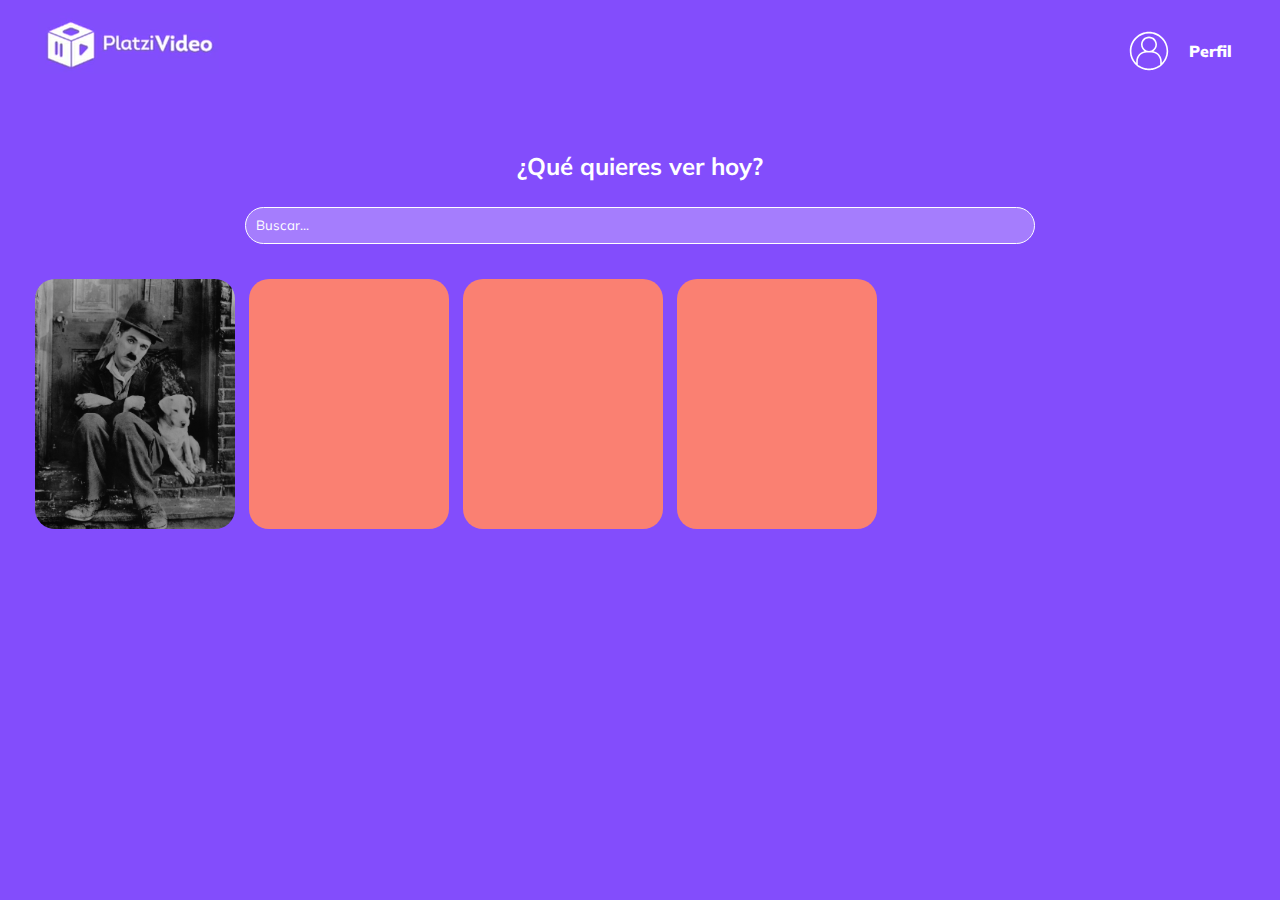
==== index.html @ a5f0230b "video_platform" ====
<!DOCTYPE html>
<html lang="en">
<head>
    <meta charset="UTF-8" />
    <meta name="viewport" content="width=device-width, initial-scale=1.0" />
    <title>Platzi Video</title>
    <link rel="preconnect" href="https://fonts.gstatic.com">
    <link href="https://fonts.googleapis.com/css2?family=Mulish:wght@300&display=swap" rel="stylesheet">
    <link rel="stylesheet" href="style.css">
</head>
<body>
    <header class="header">
        <div class="header__logo">
            <img src="/img/video-logo.png">
        </div>
        <div class="header__menu">
            <div class="header__menu--not-dropdown">
                <img src="/img/user.svg" alt="">
                <span>Perfil</span>
            </div>
            <div class="header__menu--dropdown">
                <ul>
                    <a href="#"><li>Cuenta</li></a>
                    <a href="#"><li>Peliculas</li></a>
                    <a href="#"><li>Series</li></a>
                </ul>
            </div>
            
        </div>
        
    </header>
    <main class="main">
        <section class="searchbox">
            <h2 class="searchbox__title">¿Qué quieres ver hoy?</h2>
            <input class="searchbox__input" type="text" class="text" placeholder="Buscar...">
        </section>
        <section class="carousel">
            <div class="carousel__container">
                <div class="carousel-item">
                    <img src="/img/chaplin.jpg" alt="" class="carousel-item__img">
                    <div class="carousel-item__details">
                        <div>
                            <img src="img/play.svg" alt="">
                            <img src="img/plus.svg" alt="">
                        </div>                    
                        <p class="carousel-item__details--title">Título descriptivo</p>
                        <p class="carousel-item__details--subtitle">2020 16+ 114 minutos</p>
                    </div>
                </div>
                <div class="carousel-item">
                </div>
                <div class="carousel-item">
                </div>
                <div class="carousel-item">
                </div>
            </div>
        </section>
    </main>
</body>
</html>
---- style.css ----
:root{
    --primary: #834dfc;
}
*{
    background-color: var(--primary);
    margin: 0px;
    font-family: 'Mulish', sans-serif;
}
.header{
    display: flex;
    justify-content: space-between;
    margin: 1% 2% 1% 2%;
    padding: 0% 1% 0% 1%;
    height: 100px;
}
.header__logo{
    width: 50%;
}
.header__logo img{
    display: block;
    margin-right: auto;
}
.header__menu{
    width: 50%;
    display: flex;
    flex-direction: column;
    align-items: flex-end;
    justify-content: center;
    margin-top: 3%;
}
.header__menu--not-dropdown{
    width: 50%;
    display: flex;
    justify-content: flex-end;
    align-items: center;
}
.header__menu--not-dropdown img{
    width: 40px;
    margin: 10px;        
}
.header__menu--not-dropdown span{
    margin: 10px;
    color: white;
    font-weight: 900;
}
.header__menu--dropdown ul{
    opacity: 0;
    visibility: hidden;
    transition: opacity 600ms, visibility 600ms;
}
.header__menu:hover ul, .header__menu ul:hover{
    display: block;
    width: 50%;
    visibility: visible;
    opacity: 1;
}
.header__menu--dropdown a{
    color: white;
    text-decoration: none;
    list-style: none;
    font-weight: 900;
}
.header__menu--dropdown a:hover{
    text-decoration: underline;
}
.searchbox{
    display: flex;
    flex-direction: column;
    justify-content: center;
    align-items: center;
}
.searchbox__title{
    color: white;
    margin: 2%;
}
.searchbox__input{
    border: 1px solid white ;
    border-radius: 5rem;
    width: 60%;
    background-color: #ffffff46;
    padding: 0.6rem;
    
}
.searchbox ::placeholder{
    color: white;
}
.searchbox__input:focus{
    outline: 2px solid white;
}
.carousel{
    position: relative;
    display: flex;
    justify-content: flex-start;
    padding: 35px;
    overflow-x: scroll;
}
.carousel__container{
    white-space: nowrap;
    
}
.carousel-item{
    width: 200px;
    height: 250px;
    margin-right: 10px;
    background-color: salmon;
    display: inline-block;
    cursor: pointer;
    border-radius: 20px;
    transition: 450ms all;
    transform-origin: center left;
    overflow:hidden;
    position: relative;
}
.carousel-item__img{
    width: 200px;
    height: 250px;
    object-fit: cover;
}
.carousel-item__details{
    background: linear-gradient(to top, rgba(0, 0, 0, 0.9) 0%, rgba(0, 0, 0, 0.9) 100%);
    font-size: 10px;
    opacity: 0;
    transition: 450ms opacity;
    position: absolute;
    top: 0;
    left: 0;
    right: 0;
    bottom: 0;
}
/*~ sirve para --> cuando se haga hover en el .carousel-item, los demás items hacen lo siguiente*/
.carousel-item:hover ~ .carousel-item{
    transform: translate(60px);
}
.carousel__container:hover .carousel-item {
    opacity: 0.3;
}
.carousel__container:hover .carousel-item:hover {
    transform: scale(1.3);
    opacity: 1;
}
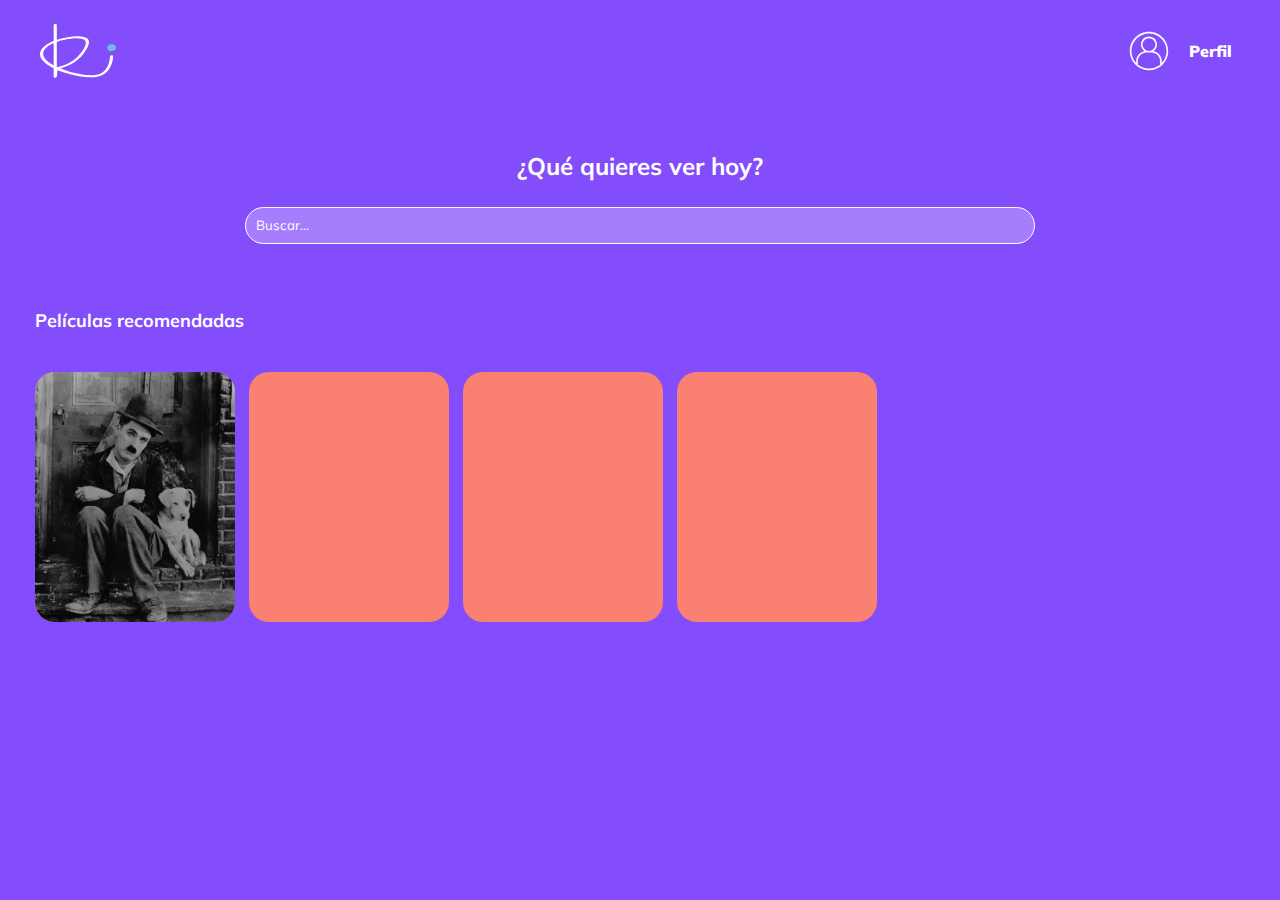
==== commit 35d72ee2: "login.html & index.html almost finish html & css" ====
--- a/index.html
+++ b/index.html
@@ -1,5 +1,5 @@
 <!DOCTYPE html>
-<html lang="en">
+<html lang="es">
 <head>
     <meta charset="UTF-8" />
     <meta name="viewport" content="width=device-width, initial-scale=1.0" />
@@ -8,26 +8,24 @@
     <link href="https://fonts.googleapis.com/css2?family=Mulish:wght@300&display=swap" rel="stylesheet">
     <link rel="stylesheet" href="style.css">
 </head>
-<body>
+<body class="index">
     <header class="header">
         <div class="header__logo">
-            <img src="/img/video-logo.png">
+            <a href="index.html"><img src="/img/logo-iker.svg"></a>
         </div>
         <div class="header__menu">
             <div class="header__menu--not-dropdown">
-                <img src="/img/user.svg" alt="">
-                <span>Perfil</span>
+                    <img src="/img/user.svg" alt="">
+                    <span>Perfil</span>
             </div>
             <div class="header__menu--dropdown">
                 <ul>
-                    <a href="#"><li>Cuenta</li></a>
+                    <a href="login.html"><li>Cuenta</li></a>
                     <a href="#"><li>Peliculas</li></a>
                     <a href="#"><li>Series</li></a>
                 </ul>
             </div>
-            
-        </div>
-        
+        </div>       
     </header>
     <main class="main">
         <section class="searchbox">
@@ -35,11 +33,12 @@
             <input class="searchbox__input" type="text" class="text" placeholder="Buscar...">
         </section>
         <section class="carousel">
+            <h2 class="carousel--title">Películas recomendadas</h2>
             <div class="carousel__container">
                 <div class="carousel-item">
                     <img src="/img/chaplin.jpg" alt="" class="carousel-item__img">
                     <div class="carousel-item__details">
-                        <div>
+                        <div class="carousel-item__details--img">
                             <img src="img/play.svg" alt="">
                             <img src="img/plus.svg" alt="">
                         </div>                    
--- a/style.css
+++ b/style.css
@@ -2,10 +2,13 @@
     --primary: #834dfc;
 }
 *{
-    background-color: var(--primary);
     margin: 0px;
     font-family: 'Mulish', sans-serif;
 }
+body.index{
+    background-color: var(--primary);
+}
+/*index.html*/
 .header{
     display: flex;
     justify-content: space-between;
@@ -19,6 +22,7 @@
 .header__logo img{
     display: block;
     margin-right: auto;
+    width: 80px;
 }
 .header__menu{
     width: 50%;
@@ -90,9 +94,16 @@
 .carousel{
     position: relative;
     display: flex;
+    flex-direction: column;
     justify-content: flex-start;
     padding: 35px;
     overflow-x: scroll;
+}
+.carousel--title{
+    margin: 30px 0px 40px 0px;
+    font-size: 18px;
+    color: white;
+
 }
 .carousel__container{
     white-space: nowrap;
@@ -117,15 +128,38 @@
     object-fit: cover;
 }
 .carousel-item__details{
-    background: linear-gradient(to top, rgba(0, 0, 0, 0.9) 0%, rgba(0, 0, 0, 0.9) 100%);
     font-size: 10px;
     opacity: 0;
-    transition: 450ms opacity;
+    transition: all 500ms ease-in-out;
     position: absolute;
-    top: 0;
-    left: 0;
+    top: 190px;
+    left: 0px;
     right: 0;
-    bottom: 0;
+    bottom: 0px;
+    background: rgb(0,0,0);
+    background: linear-gradient(0deg, rgba(0,0,0,1) 0%, rgba(0,0,0,0) 100%);
+}
+.carousel-item:hover .carousel-item__details{
+    opacity: 0.8;
+}
+.carousel-item__details--img{
+    display: flex;
+    justify-content: center;
+}
+.carousel-item__details--img img{
+    width: 15px;
+    margin: 0px 20px;
+    transition: all 300ms ease-in-out;
+}
+.carousel-item__details--img img:hover{
+    transform: scale(1.28);
+}
+.carousel-item__details--title, .carousel-item__details--subtitle{
+    color: white;
+    font-family: 'Mulish', sans-serif;
+    font-weight: bolder;
+    font-size: 12px;
+    text-align: center;
 }
 /*~ sirve para --> cuando se haga hover en el .carousel-item, los demás items hacen lo siguiente*/
 .carousel-item:hover ~ .carousel-item{
@@ -137,4 +171,140 @@
 .carousel__container:hover .carousel-item:hover {
     transform: scale(1.3);
     opacity: 1;
+}
+/*login.html*/
+body.login__body{
+    background: linear-gradient(0deg, rgba(131,77,252,1) 0%, rgba(33,192,139,1) 100%);
+    font-family: 'Mulish', sans-serif;
+    font-weight: bold;
+}
+.login{
+    display: flex;
+    justify-content: center;
+    align-items: center;
+    flex-direction: column;
+    padding: 0px 30px;
+    min-height: calc(100vh - 200px);
+}
+.login__container{
+    background-color: rgba(255, 255, 255, 0.15);
+    border: 2px solid white;
+    border-radius: 40px;
+    color: white;
+    padding: 60px 68px 40px;
+    min-height: 700px;
+    width: 300px;
+}
+.login__container h2{
+    margin: 50px 0px;
+}
+.login__container--form{
+    display: flex;
+    flex-direction: column;
+    margin-bottom: 30px;
+    caret-color: white;
+}
+.login__container--form input{
+    background: transparent;
+    border: none;
+    border-bottom: 2px solid white;
+    font-weight: bold;
+    padding: 25px 0px 10px 15px;
+    font-size: 16px;
+    color: white;
+}
+.login__container--form input::placeholder{
+    color: white;
+}
+.login__container--form input:focus{
+    outline: none;
+}
+.login__container--form button{
+    background-color: rgba(255, 255, 255, 0.2);
+    padding: 20px;
+    margin: 15px 0px;
+    border: none;
+    border-radius: 40px;
+    color: white;
+    font-weight: bold;
+    font-size: large;
+    cursor: pointer;
+    transition: all .2s ease-in-out;
+    letter-spacing: 1px;
+}
+.login__container--form button:hover{
+    transform: scale(1.1);
+}
+.login__container--form button:focus{
+    outline: none;
+    transform: scale(1.2);
+}
+.login__container--form label{
+    font-size: 14px;
+}
+.login__container--remember-me{
+    color: white;
+    display: flex;
+    justify-content: space-between;
+    margin-top: 10px;
+}
+.login__container--remember-me a{
+    color: white;
+    font-size: 14px;
+    text-decoration: none;
+}
+.login__container--remember-me a:hover{
+    text-decoration: underline;
+}
+.login__container--social-media > div{
+    display: flex;
+    align-items: center;
+    justify-content: flex-start;
+    font-size: 14px;
+    margin: 20px 0px;
+}
+.login__container--social-media > div img{
+    margin-right: 10px;
+    width: 30px;
+}
+.login__container--social-media a{
+    text-decoration: none;
+    font-size: 18px;
+    color: white;
+}
+.login__container--social-media a:hover{
+    text-decoration: underline;
+}
+.login__container--register {
+    margin-top: 40px;
+}
+.footer{
+    display: flex;
+    align-items: center;
+    justify-content: start;
+    height: 100px;
+    width: 100%;
+}
+.footer a{
+    text-decoration: none;
+    cursor: pointer;
+    font-size: 14px;
+    padding-left: 30px;
+    color: white;
+}
+.footer a:hover{
+    text-decoration: underline;
+}
+/*media queris*/
+@media only screen and (max-width: 600px) {
+    .login__container {
+        background-color: transparent;
+        border: none;
+        padding: 0px;
+        width: 100%;
+    }
+    .footer{
+        align-items: flex-start;
+        flex-direction: column;
+    }
 }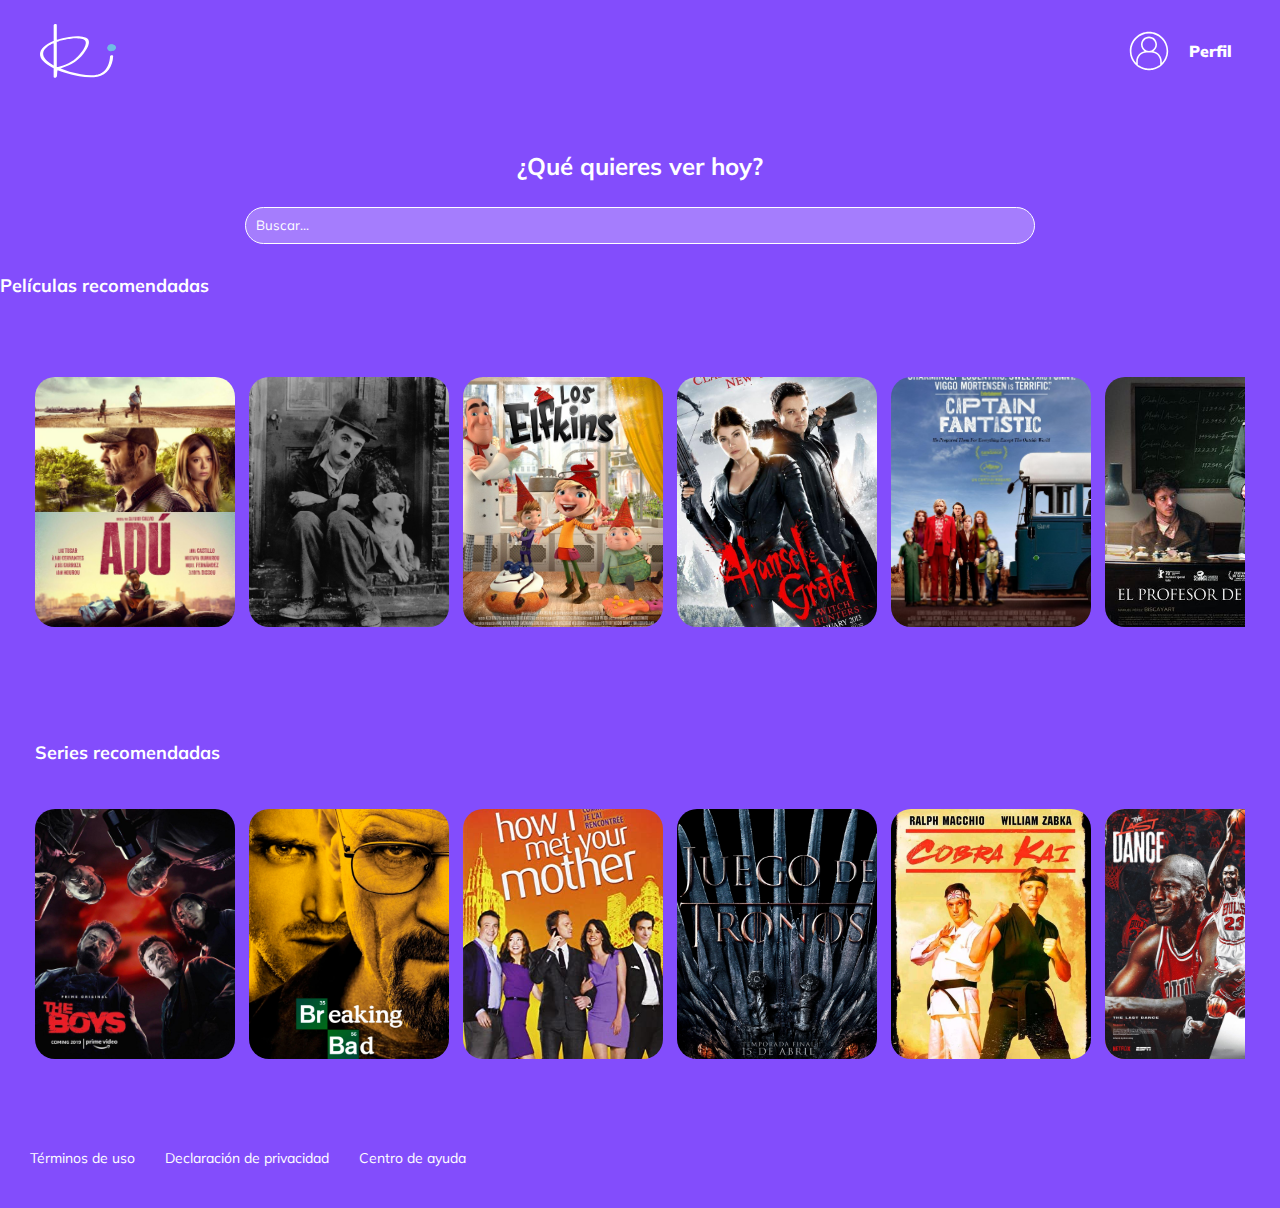
==== commit 115c217f: "Reciclando el repositorio después de 4 años, suerte" ====
--- a/index.html
+++ b/index.html
@@ -3,10 +3,11 @@
 <head>
     <meta charset="UTF-8" />
     <meta name="viewport" content="width=device-width, initial-scale=1.0" />
-    <title>Platzi Video</title>
+    <title>Plataforma de vídeo</title>
     <link rel="preconnect" href="https://fonts.gstatic.com">
     <link href="https://fonts.googleapis.com/css2?family=Mulish:wght@300&display=swap" rel="stylesheet">
     <link rel="stylesheet" href="style.css">
+    <link rel="shortcut icon" href="/img/logo-iker.svg" type="image/x-icon">
 </head>
 <body class="index">
     <header class="header">
@@ -15,8 +16,8 @@
         </div>
         <div class="header__menu">
             <div class="header__menu--not-dropdown">
-                    <img src="/img/user.svg" alt="">
-                    <span>Perfil</span>
+                <img src="/img/user.svg" alt="">
+                <span>Perfil</span>
             </div>
             <div class="header__menu--dropdown">
                 <ul>
@@ -32,10 +33,21 @@
             <h2 class="searchbox__title">¿Qué quieres ver hoy?</h2>
             <input class="searchbox__input" type="text" class="text" placeholder="Buscar...">
         </section>
+        <h2 class="carousel--title">Películas recomendadas</h2>
         <section class="carousel">
-            <h2 class="carousel--title">Películas recomendadas</h2>
             <div class="carousel__container">
                 <div class="carousel-item">
+                    <img src="/img/adu.jpg" alt="" class="carousel-item__img">
+                    <div class="carousel-item__details">
+                        <div class="carousel-item__details--img">
+                            <img src="img/play.svg" alt="">
+                            <img src="img/plus.svg" alt="">
+                        </div>                    
+                        <p class="carousel-item__details--title">Título descriptivo</p>
+                        <p class="carousel-item__details--subtitle">2020 16+ 114 minutos</p>
+                    </div>
+                </div>
+                <div class="carousel-item">
                     <img src="/img/chaplin.jpg" alt="" class="carousel-item__img">
                     <div class="carousel-item__details">
                         <div class="carousel-item__details--img">
@@ -47,13 +59,193 @@
                     </div>
                 </div>
                 <div class="carousel-item">
-                </div>
-                <div class="carousel-item">
-                </div>
-                <div class="carousel-item">
+                    <img src="/img/elfkins.jpg" alt="" class="carousel-item__img">
+                    <div class="carousel-item__details">
+                        <div class="carousel-item__details--img">
+                            <img src="img/play.svg" alt="">
+                            <img src="img/plus.svg" alt="">
+                        </div>                    
+                        <p class="carousel-item__details--title">Título descriptivo</p>
+                        <p class="carousel-item__details--subtitle">2020 16+ 114 minutos</p>
+                    </div>
+                </div>
+                <div class="carousel-item">
+                    <img src="/img/hansel.jpg" alt="" class="carousel-item__img">
+                    <div class="carousel-item__details">
+                        <div class="carousel-item__details--img">
+                            <img src="img/play.svg" alt="">
+                            <img src="img/plus.svg" alt="">
+                        </div>                    
+                        <p class="carousel-item__details--title">Título descriptivo</p>
+                        <p class="carousel-item__details--subtitle">2020 16+ 114 minutos</p>
+                    </div>
+                </div>
+                <div class="carousel-item">
+                    <img src="/img/captain.jpg" alt="" class="carousel-item__img">
+                    <div class="carousel-item__details">
+                        <div class="carousel-item__details--img">
+                            <img src="img/play.svg" alt="">
+                            <img src="img/plus.svg" alt="">
+                        </div>                    
+                        <p class="carousel-item__details--title">Título descriptivo</p>
+                        <p class="carousel-item__details--subtitle">2020 16+ 114 minutos</p>
+                    </div>
+                </div>
+                <div class="carousel-item">
+                    <img src="/img/profesor-persa.jpg" alt="" class="carousel-item__img">
+                    <div class="carousel-item__details">
+                        <div class="carousel-item__details--img">
+                            <img src="img/play.svg" alt="">
+                            <img src="img/plus.svg" alt="">
+                        </div>                    
+                        <p class="carousel-item__details--title">Título descriptivo</p>
+                        <p class="carousel-item__details--subtitle">2020 16+ 114 minutos</p>
+                    </div>
+                </div>
+                <div class="carousel-item">
+                    <img src="/img/reyleon.jpg" alt="" class="carousel-item__img">
+                    <div class="carousel-item__details">
+                        <div class="carousel-item__details--img">
+                            <img src="img/play.svg" alt="">
+                            <img src="img/plus.svg" alt="">
+                        </div>                    
+                        <p class="carousel-item__details--title">Título descriptivo</p>
+                        <p class="carousel-item__details--subtitle">2020 16+ 114 minutos</p>
+                    </div>
+                </div>
+                <div class="carousel-item">
+                    <img src="/img/toystory.jpg" alt="" class="carousel-item__img">
+                    <div class="carousel-item__details">
+                        <div class="carousel-item__details--img">
+                            <img src="img/play.svg" alt="">
+                            <img src="img/plus.svg" alt="">
+                        </div>                    
+                        <p class="carousel-item__details--title">Título descriptivo</p>
+                        <p class="carousel-item__details--subtitle">2020 16+ 114 minutos</p>
+                    </div>
+                </div>
+                <div class="carousel-item">
+                    <img src="/img/wonder-woman.jpg" alt="" class="carousel-item__img">
+                    <div class="carousel-item__details">
+                        <div class="carousel-item__details--img">
+                            <img src="img/play.svg" alt="">
+                            <img src="img/plus.svg" alt="">
+                        </div>                    
+                        <p class="carousel-item__details--title">Título descriptivo</p>
+                        <p class="carousel-item__details--subtitle">2020 16+ 114 minutos</p>
+                    </div>
+                </div>   
+            </div>
+        </section>
+        <section class="carousel">
+            <h2 class="carousel--title">Series recomendadas</h2>
+            <div class="carousel__container">
+                <div class="carousel-item">
+                    <img src="/img/boys.jpg" alt="" class="carousel-item__img">
+                    <div class="carousel-item__details">
+                        <div class="carousel-item__details--img">
+                            <img src="img/play.svg" alt="">
+                            <img src="img/plus.svg" alt="">
+                        </div>                    
+                        <p class="carousel-item__details--title">Título descriptivo</p>
+                        <p class="carousel-item__details--subtitle">2020 16+ 4 temporadas</p>
+                    </div>
+                </div>
+                <div class="carousel-item">
+                    <img src="/img/breakingbad.jpg" alt="" class="carousel-item__img">
+                    <div class="carousel-item__details">
+                        <div class="carousel-item__details--img">
+                            <img src="img/play.svg" alt="">
+                            <img src="img/plus.svg" alt="">
+                        </div>                    
+                        <p class="carousel-item__details--title">Título descriptivo</p>
+                        <p class="carousel-item__details--subtitle">2020 16+ 4 temporadas</p>
+                    </div>
+                </div>
+                <div class="carousel-item">
+                    <img src="/img/himym.jpg" alt="" class="carousel-item__img">
+                    <div class="carousel-item__details">
+                        <div class="carousel-item__details--img">
+                            <img src="img/play.svg" alt="">
+                            <img src="img/plus.svg" alt="">
+                        </div>                    
+                        <p class="carousel-item__details--title">Título descriptivo</p>
+                        <p class="carousel-item__details--subtitle">2020 16+ 4 temporadas</p>
+                    </div>
+                </div>
+                <div class="carousel-item">
+                    <img src="/img/juegotronos.jpg" alt="" class="carousel-item__img">
+                    <div class="carousel-item__details">
+                        <div class="carousel-item__details--img">
+                            <img src="img/play.svg" alt="">
+                            <img src="img/plus.svg" alt="">
+                        </div>                    
+                        <p class="carousel-item__details--title">Título descriptivo</p>
+                        <p class="carousel-item__details--subtitle">2020 16+ 4 temporadas</p>
+                    </div>
+                </div>
+                <div class="carousel-item">
+                    <img src="/img/kobrakai.jpg" alt="" class="carousel-item__img">
+                    <div class="carousel-item__details">
+                        <div class="carousel-item__details--img">
+                            <img src="img/play.svg" alt="">
+                            <img src="img/plus.svg" alt="">
+                        </div>                    
+                        <p class="carousel-item__details--title">Título descriptivo</p>
+                        <p class="carousel-item__details--subtitle">2020 16+ 4 temporadas</p>
+                    </div>
+                </div>
+                <div class="carousel-item">
+                    <img src="/img/lastdance.png" alt="" class="carousel-item__img">
+                    <div class="carousel-item__details">
+                        <div class="carousel-item__details--img">
+                            <img src="img/play.svg" alt="">
+                            <img src="img/plus.svg" alt="">
+                        </div>                    
+                        <p class="carousel-item__details--title">Título descriptivo</p>
+                        <p class="carousel-item__details--subtitle">2020 16+ 4 temporadas</p>
+                    </div>
+                </div>
+                <div class="carousel-item">
+                    <img src="/img/piki.jfif" alt="" class="carousel-item__img">
+                    <div class="carousel-item__details">
+                        <div class="carousel-item__details--img">
+                            <img src="img/play.svg" alt="">
+                            <img src="img/plus.svg" alt="">
+                        </div>                    
+                        <p class="carousel-item__details--title">Título descriptivo</p>
+                        <p class="carousel-item__details--subtitle">2020 16+ 4 temporadas</p>
+                    </div>
+                </div>
+                <div class="carousel-item">
+                    <img src="/img/vikings.jpg" alt="" class="carousel-item__img">
+                    <div class="carousel-item__details">
+                        <div class="carousel-item__details--img">
+                            <img src="img/play.svg" alt="">
+                            <img src="img/plus.svg" alt="">
+                        </div>                    
+                        <p class="carousel-item__details--title">Título descriptivo</p>
+                        <p class="carousel-item__details--subtitle">2020 16+ 4 temporadas</p>
+                    </div>
+                </div>
+                <div class="carousel-item">
+                    <img src="/img/wilds.jpg" alt="" class="carousel-item__img">
+                    <div class="carousel-item__details">
+                        <div class="carousel-item__details--img">
+                            <img src="img/play.svg" alt="">
+                            <img src="img/plus.svg" alt="">
+                        </div>                    
+                        <p class="carousel-item__details--title">Título descriptivo</p>
+                        <p class="carousel-item__details--subtitle">2020 16+ 4 temporadas</p>
+                    </div>
                 </div>
             </div>
         </section>
     </main>
+    <footer class="footer">
+        <a href="/">Términos de uso</a>
+        <a href="/">Declaración de privacidad</a>
+        <a href="/">Centro de ayuda</a>
+    </footer>
 </body>
 </html>
--- a/style.css
+++ b/style.css
@@ -4,6 +4,9 @@
 *{
     margin: 0px;
     font-family: 'Mulish', sans-serif;
+}
+html{
+    min-height: 100%;
 }
 body.index{
     background-color: var(--primary);
@@ -96,18 +99,21 @@
     display: flex;
     flex-direction: column;
     justify-content: flex-start;
-    padding: 35px;
+    padding: 35px 35px 10px 35px;
+}
+.carousel--title{
+    margin: 30px 0px 10px 0px;
+    font-size: 18px;
+    color: white; 
+}
+.carousel__container{
+    padding: 35px 0px;
+    white-space: nowrap;
     overflow-x: scroll;
-}
-.carousel--title{
-    margin: 30px 0px 40px 0px;
-    font-size: 18px;
-    color: white;
-
-}
-.carousel__container{
-    white-space: nowrap;
     
+}
+::-webkit-scrollbar {
+    display: none;
 }
 .carousel-item{
     width: 200px;
@@ -140,7 +146,7 @@
     background: linear-gradient(0deg, rgba(0,0,0,1) 0%, rgba(0,0,0,0) 100%);
 }
 .carousel-item:hover .carousel-item__details{
-    opacity: 0.8;
+    opacity: 0.95;
 }
 .carousel-item__details--img{
     display: flex;
@@ -295,6 +301,59 @@
 .footer a:hover{
     text-decoration: underline;
 }
+/*404.html*/
+body.error__body{
+    background: linear-gradient(0deg, rgba(131,77,252,1) 0%, rgba(33,192,139,1) 100%);
+    font-family: 'Mulish', sans-serif;
+    font-weight: bold;
+    height: 100%;
+}
+.error{
+    display: flex;
+    justify-content: center;
+    align-content: center;
+}
+.error__container{
+    display: flex;
+    justify-content: center;
+    align-content: center;
+    flex-direction: column;
+    margin-top: 50px;
+}
+.error__container--title{
+    color: white;
+    text-align: center;
+}
+
+.error__box--text{
+    color: white;
+    font-size: 2em;
+    font-weight: bold;
+    text-align: center;
+    display: block;
+    text-transform: uppercase;
+    margin-top: 25px;
+}
+.animated {
+    animation-duration: 6s;
+    animation-fill-mode: both;
+    animation-iteration-count: infinite;
+  }
+@keyframes hinge {
+    0% {transform: rotate(0);transform-origin: top left;animation-timing-function: ease-in-out;}
+    20%, 60% {transform: rotate(80deg);transform-origin: top left;animation-timing-function: ease-in-out;}
+    40% {transform: rotate(60deg);transform-origin: top left;animation-timing-function: ease-in-out;}
+    80% {transform: rotate(60deg) translateY(0);transform-origin: top left;animation-timing-function: ease-in-out;}
+    100% {transform: translateY(700px);}
+  }
+.hinge{
+    animation-name: hinge;
+}
+#footer__404{
+    position: absolute;
+    /* top: auto; */
+    bottom: 0;
+} 
 /*media queris*/
 @media only screen and (max-width: 600px) {
     .login__container {
@@ -307,4 +366,10 @@
         align-items: flex-start;
         flex-direction: column;
     }
+    .error__box--text{
+        margin-left: 15px;
+    }
+    .error__box--text{
+        font-size: 28px;
+    }
 }